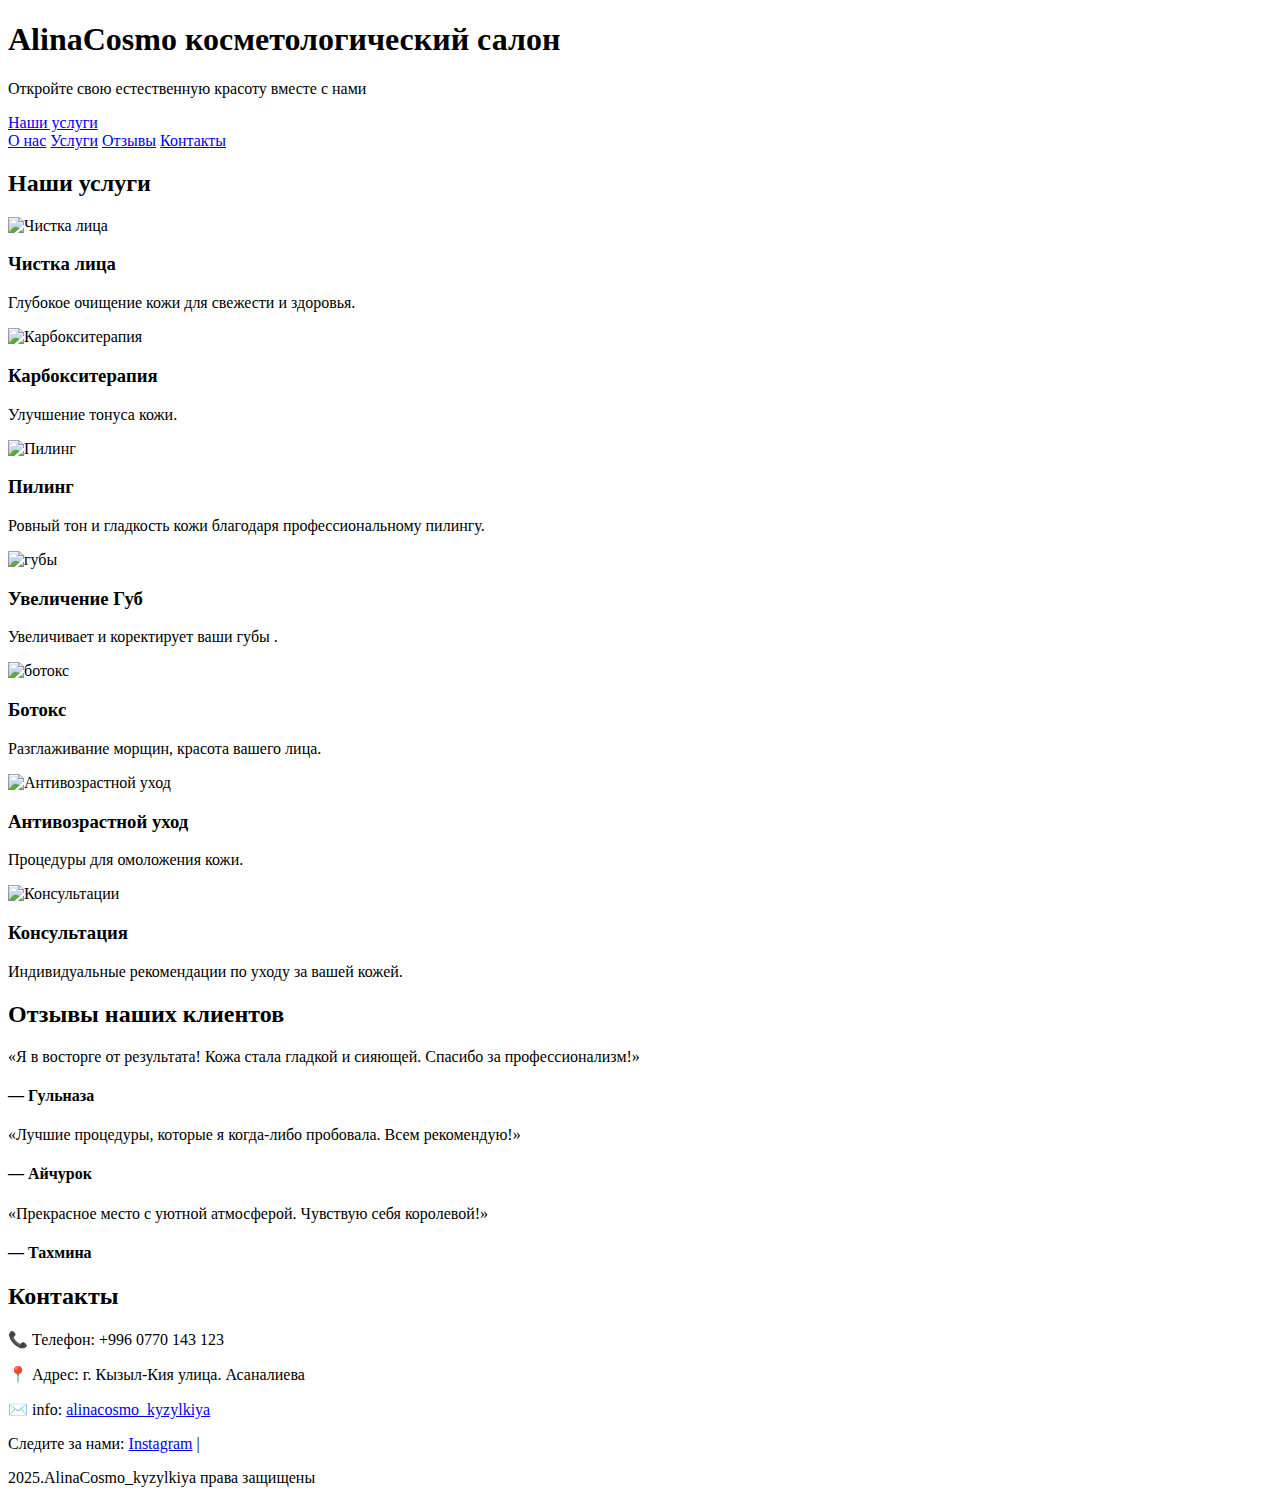
==== index.html @ 0c187df8 "Update and rename Alinacosmo.html to index.html" ====
<!DOCTYPE html>
<html lang="ru">
<head>
    <meta charset="UTF-8">
    <meta name="viewport" content="width=device-width, initial-scale=1.0">
    <title>AlinaCosmo косметолог </title>
    <link rel="stylesheet" href="style.css">
    <link rel="shortcut icon" href="Снимок экрана 2025-01-19 132853-no-bg-preview (carve.photos).png" type="image/x-icon">
</head>
<body>


    <header class="header">
        <div class="container">
            <h1>AlinaCosmo косметологический салон </h1>
            <p>Откройте свою естественную красоту вместе с нами</p>
            <a href="#services" class="cta-button">Наши услуги</a>
        </div>
        
    </header>

    <nav class="navbar">
        <div class="container">
            <a href="#about">О нас</a>
            <a href="#services">Услуги</a>
            <a href="#reviews">Отзывы</a>
            <a href="#contacts">Контакты</a>
        </div>
    </nav>
    <section id="services" class="services">
        <div class="container">
            <h2>Наши услуги</h2>
            <div class="service-list">
                <div class="service-item">
                    <img src="cleaning.jpg" alt="Чистка лица">
                    <h3>Чистка лица</h3>
                    <p>Глубокое очищение кожи для свежести и здоровья.</p>
                </div>
                <div class="service-item">
                    <img src="Karboksi.jpg" alt="Карбокситерапия">
                    <h3>Карбокситерапия</h3>
                    <p>Улучшение тонуса кожи.</p>
                </div>
                <div class="service-item">
                    <img src="peeling.jpg" alt="Пилинг">
                    <h3>Пилинг</h3>
                    <p>Ровный тон и гладкость кожи благодаря профессиональному пилингу.</p>
                </div>
                <div class="service-item">
                    <img src="gubs.webp" alt="губы">
                    <h3>Увеличение Губ</h3>
                    <p>Увеличивает и коректирует ваши губы .</p>
                </div>
                <div class="service-item">
                    <img src="botox.webp" alt="ботокс">
                    <h3>Ботокс</h3>
                    <p>Разглаживание морщин, красота вашего лица.</p>
                </div>
                <div class="service-item">
                    <img src="antiage.jpg" alt="Антивозрастной уход">
                    <h3>Антивозрастной уход</h3>
                    <p>Процедуры для омоложения кожи.</p>
                </div>
                <div class="service-item">
                    <img src="consultation.jpg" alt="Консультации">
                    <h3>Консультация</h3>
                    <p>Индивидуальные рекомендации по уходу за вашей кожей.</p>
                </div>
            </div>
        </div>
    </section>

    <section id="reviews" class="reviews">
        <div class="container">
            <h2>Отзывы наших клиентов</h2>
            <div class="review-list">
                <div class="review-item">
                    <p>«Я в восторге от результата! Кожа стала гладкой и сияющей. Спасибо за профессионализм!»</p>
                    <h4>— Гульназа
                </div>
                <div class="review-item">
                    <p>«Лучшие процедуры, которые я когда-либо пробовала. Всем рекомендую!»</p>
                    <h4>— Айчурок </h4>
                </div>
                <div class="review-item">
                    <p>«Прекрасное место с уютной атмосферой. Чувствую себя королевой!»</p>
                    <h4>— Тахмина</h4>
                </div>
            </div>
        </div>
    </section>

    <footer id="contacts" class="footer">
        <div class="container">
            <h2>Контакты</h2>
            <p>📞 Телефон: +996 0770 143 123</p>
            <p>📍 Адрес: г. Кызыл-Кия улица. Асаналиева
            <p>✉️ info: <a href="https://www.instagram.com/alinacosmo_kyzylkiya/">alinacosmo_kyzylkiya</a></p>
            <p>Следите за нами: 
                <a href="https://www.instagram.com/alinacosmo_kyzylkiya/">Instagram</a> | 
                <p>2025.AlinaCosmo_kyzylkiya права защищены</p>
            </p>
        </div>
    </footer>
</body>
</html>
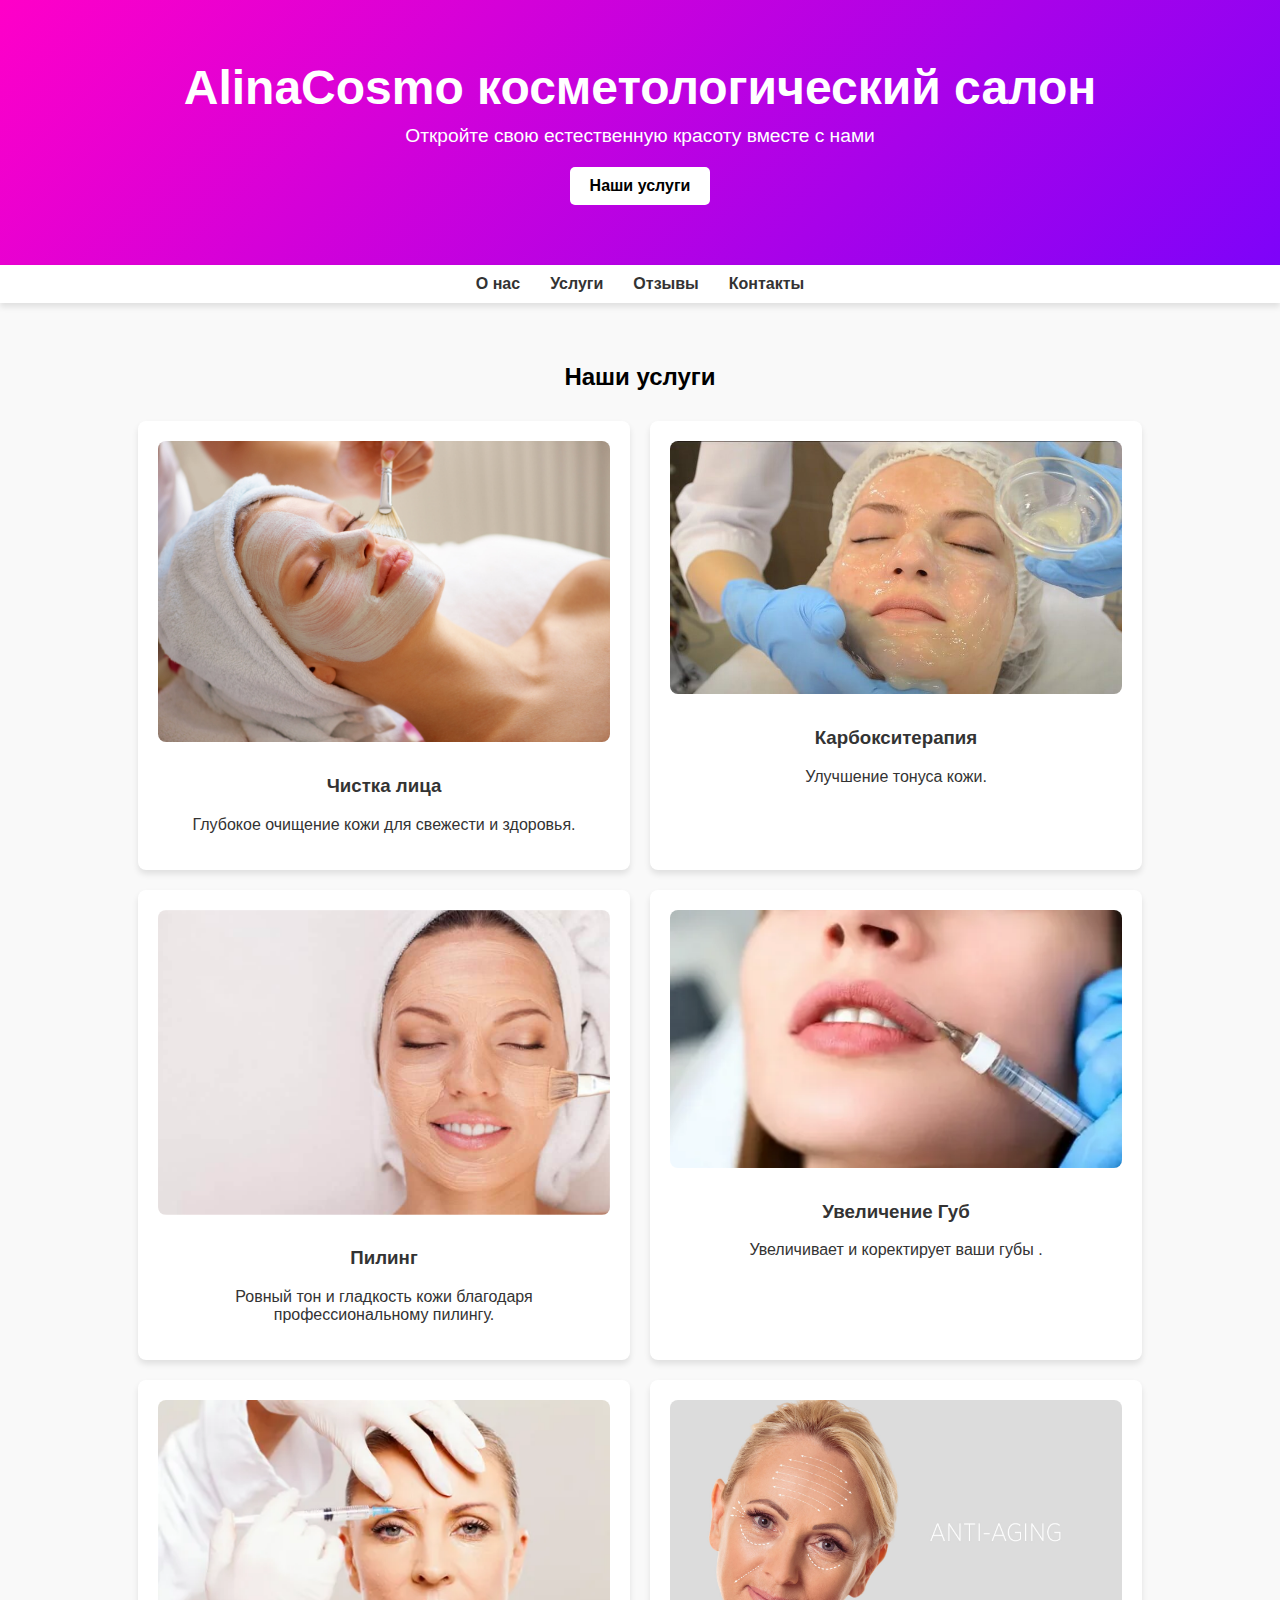
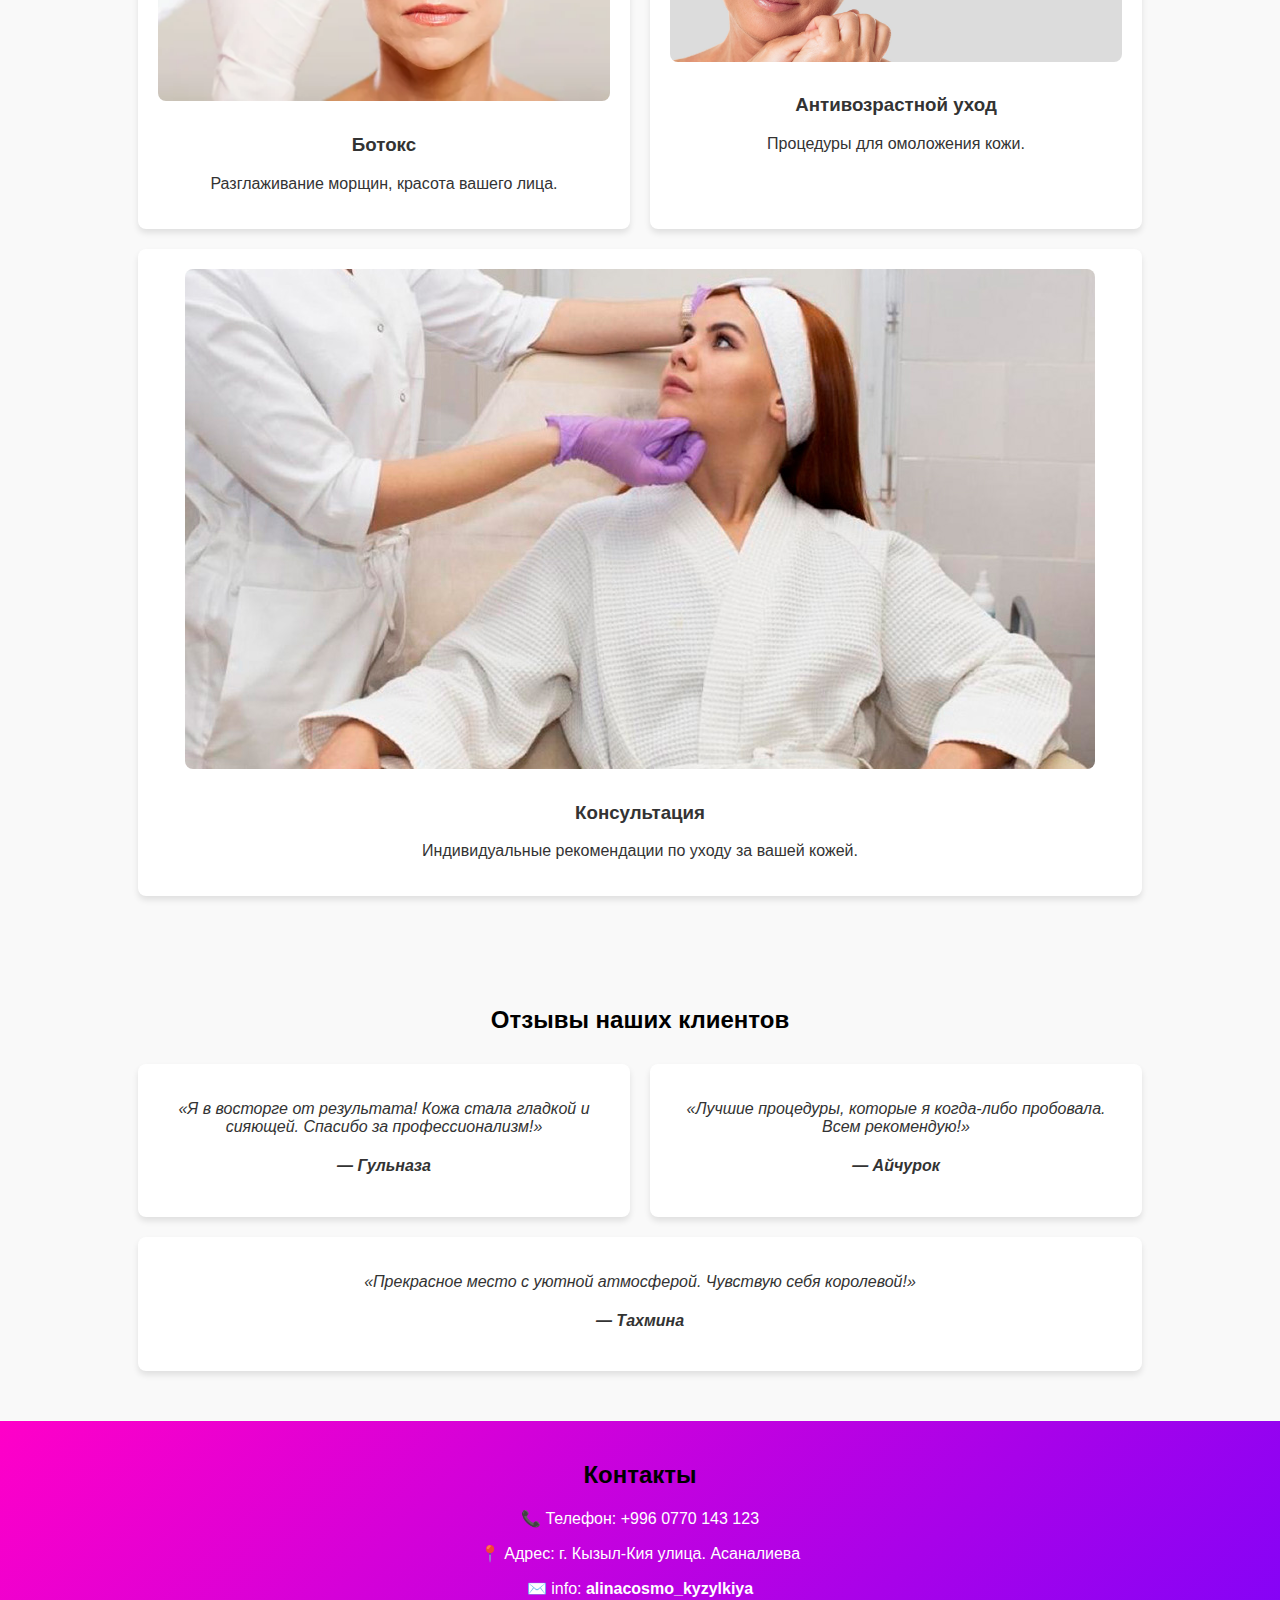
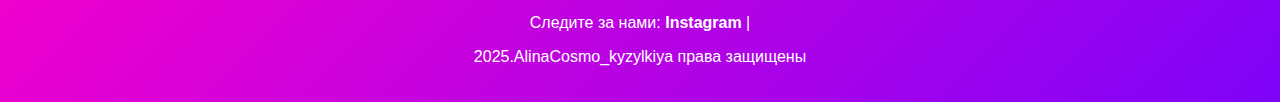
==== commit 2aa15e1c: "Update index.html" ====
--- a/index.html
+++ b/index.html
@@ -32,37 +32,37 @@
             <h2>Наши услуги</h2>
             <div class="service-list">
                 <div class="service-item">
-                    <img src="cleaning.jpg" alt="Чистка лица">
+                    <img src="./img/cleaning.jpg" alt="Чистка лица">
                     <h3>Чистка лица</h3>
                     <p>Глубокое очищение кожи для свежести и здоровья.</p>
                 </div>
                 <div class="service-item">
-                    <img src="Karboksi.jpg" alt="Карбокситерапия">
+                    <img src="./img/Karboksi.jpg" alt="Карбокситерапия">
                     <h3>Карбокситерапия</h3>
                     <p>Улучшение тонуса кожи.</p>
                 </div>
                 <div class="service-item">
-                    <img src="peeling.jpg" alt="Пилинг">
+                    <img src="./img/peeling.jpg" alt="Пилинг">
                     <h3>Пилинг</h3>
                     <p>Ровный тон и гладкость кожи благодаря профессиональному пилингу.</p>
                 </div>
                 <div class="service-item">
-                    <img src="gubs.webp" alt="губы">
+                    <img src="./img/gubs.webp" alt="губы">
                     <h3>Увеличение Губ</h3>
                     <p>Увеличивает и коректирует ваши губы .</p>
                 </div>
                 <div class="service-item">
-                    <img src="botox.webp" alt="ботокс">
+                    <img src="./img/botox.webp" alt="ботокс">
                     <h3>Ботокс</h3>
                     <p>Разглаживание морщин, красота вашего лица.</p>
                 </div>
                 <div class="service-item">
-                    <img src="antiage.jpg" alt="Антивозрастной уход">
+                    <img src="./img/antiage.jpg" alt="Антивозрастной уход">
                     <h3>Антивозрастной уход</h3>
                     <p>Процедуры для омоложения кожи.</p>
                 </div>
                 <div class="service-item">
-                    <img src="consultation.jpg" alt="Консультации">
+                    <img src="./img/consultation.jpg" alt="Консультации">
                     <h3>Консультация</h3>
                     <p>Индивидуальные рекомендации по уходу за вашей кожей.</p>
                 </div>
--- a/style.css
+++ b/style.css
@@ -0,0 +1,149 @@
+/* Общий стиль */
+body {
+    font-family: 'Arial', sans-serif;
+    margin: 0;
+    padding: 0;
+    background: #f9f9f9;
+    color: #333;
+}
+
+.container {
+    width: 80%;
+    margin: 0 auto;
+    overflow: hidden;
+}
+
+/* Шапка */
+.header {
+    background: linear-gradient(135deg, #ff00c8, #7e03f9);
+    color: white;
+    text-align: center;
+    padding: 60px 20px;
+}
+
+.header h1 {
+    font-size: 3rem;
+    margin: 0;
+}
+
+.header p {
+    font-size: 1.2rem;
+    margin: 10px 0 20px;
+}
+
+.cta-button {
+    display: inline-block;
+    background: white;
+    color: #000000;
+    padding: 10px 20px;
+    text-decoration: none;
+    font-weight: bold;
+    border-radius: 5px;
+    transition: background 0.3s;
+}
+
+.cta-button:hover {
+    background: #ffe6e6;
+}
+
+/* Навигация */
+.navbar {
+    background: white;
+    box-shadow: 0 4px 6px rgba(0, 0, 0, 0.1);
+}
+
+.navbar .container {
+    display: flex;
+    justify-content: center;
+    padding: 10px 0;
+}
+
+.navbar a {
+    text-decoration: none;
+    margin: 0 15px;
+    font-weight: bold;
+    color: #333;
+    transition: color 0.3s;
+}
+
+.navbar a:hover {
+    color: #e9e9e9f9;
+}
+
+/* Секции */
+section {
+    padding: 40px 0;
+}
+
+h2 {
+    text-align: center;
+    color: #000000;
+}
+h3 {
+    text-align: center;
+}
+
+/* Услуги */
+.services .service-list {
+    display: flex;
+    flex-wrap: wrap;
+    justify-content: space-between;
+}
+
+.services .service-item {
+    flex: 1 1 calc(33% - 20px);
+    background: white;
+    box-shadow: 0 4px 6px rgba(0, 0, 0, 0.1);
+    margin: 10px;
+    border-radius: 8px;
+    text-align: center;
+    padding: 20px;
+    transition: transform 0.3s;
+}
+
+.services .service-item:hover {
+    transform: translateY(-10px);
+}
+
+.services img {
+    max-width: 100%;
+    border-radius: 8px;
+    margin-bottom: 10px;
+}
+
+/* Отзывы */
+.reviews .review-list {
+    display: flex;
+    flex-wrap: wrap;
+    justify-content: space-between;
+}
+
+.reviews .review-item {
+    flex: 1 1 calc(33% - 20px);
+    background: #fff;
+    padding: 20px;
+    margin: 10px;
+    border-radius: 8px;
+    box-shadow: 0 4px 6px rgba(0, 0, 0, 0.1);
+    text-align: center;
+    font-style: italic;
+}
+
+/* Футер */
+.footer {
+    background: linear-gradient(135deg, #ff00c8, #7e03f9);
+    color: rgb(255, 255, 255);
+    text-align: center;
+    padding: 20px;
+}
+
+.footer a {
+    color: white;
+    text-decoration: none;
+    font-weight: bold;
+}
+
+.footer a:hover {
+    text-decoration: underline;
+}
+
